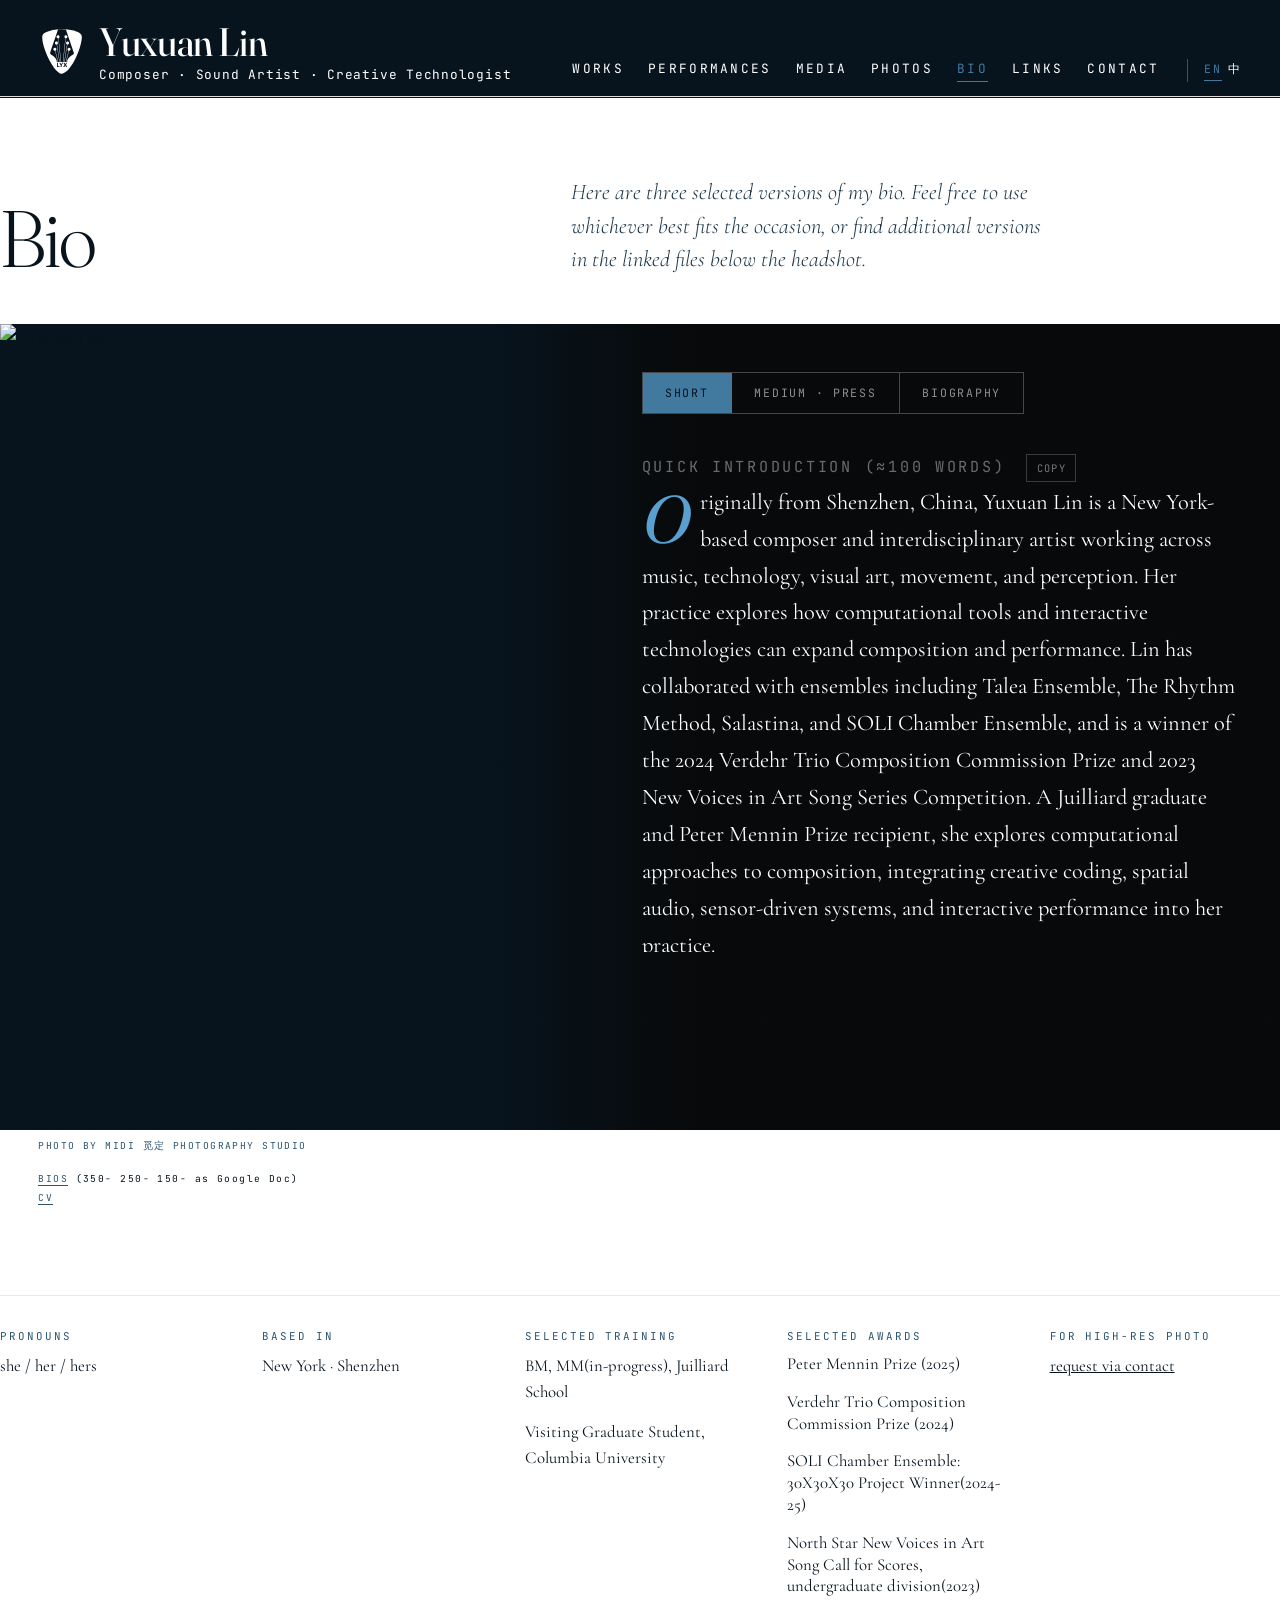
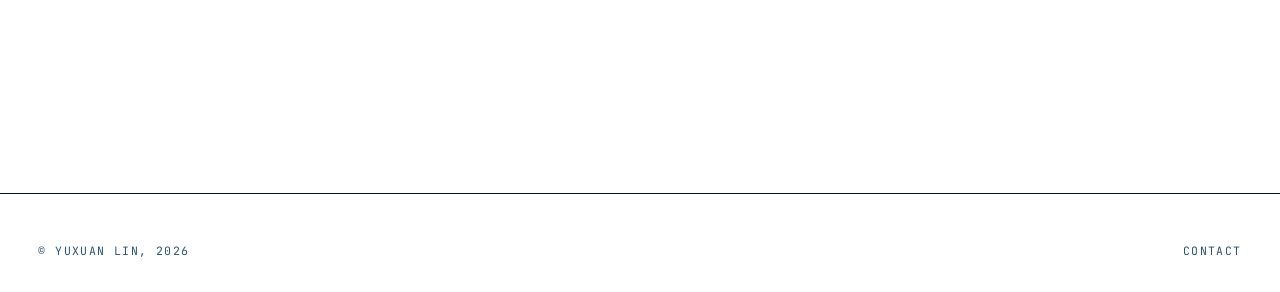
==== bio.html @ e048ff99 "Initial commit: Yuxuan Lin portfolio site Static HTML/CSS/JS site — works catalogue, performances ca" ====
<!DOCTYPE html>
<!-- REMINDER: If you edit this file directly, tell Claude afterward — related data files (works-data.js, i18n.js, etc.) may need updating to match. -->
<html lang="en">
<head>
  <meta charset="UTF-8" />
  <meta name="viewport" content="width=device-width, initial-scale=1.0" />
  <title>Bio — Yuxuan Lin</title>
  <link rel="icon" type="image/svg+xml" href="assets/logo.svg" />
  <!-- Structured data (schema.org/Person) — reinforces the one on
       index.html; having it on the About/Bio page too is standard
       practice for personal-name SEO. -->
  <script type="application/ld+json">
  {
    "@context": "https://schema.org",
    "@type": "Person",
    "name": "Yuxuan Lin",
    "url": "https://yuxuanlin.com/",
    "image": "https://yuxuanlin.com/assets/YuxuanLinHeadshot%20copy.JPG",
    "jobTitle": "Composer",
    "description": "Composer, sound artist, and creative technologist working at the intersection of music and AI.",
    "alumniOf": [
      { "@type": "CollegeOrUniversity", "name": "The Juilliard School" },
      { "@type": "CollegeOrUniversity", "name": "Columbia University" }
    ],
    "sameAs": [
      "https://www.instagram.com/yuxuanlin_1207/",
      "https://www.facebook.com/yuxuanlin1207/"
    ]
  }
  </script>

  <!-- SEO / SOCIAL SHARING — uses the real domain (yuxuanlin.com,
       purchased on Namecheap). This block mirrors the one on
       index.html; see that file for more detailed comments. -->
  <link rel="canonical" href="https://yuxuanlin.com/bio.html" />

  <meta property="og:type" content="website" />
  <meta property="og:title" content="Bio — Yuxuan Lin" />
  <meta property="og:description" content="Biography of Yuxuan Lin — composer, sound artist, and creative technologist." />
  <meta property="og:url" content="https://yuxuanlin.com/bio.html" />
  <meta property="og:image" content="https://yuxuanlin.com/assets/YuxuanLinHeadshot%20copy.JPG" />

  <meta name="twitter:card" content="summary_large_image" />
  <meta name="twitter:title" content="Bio — Yuxuan Lin" />
  <meta name="twitter:description" content="Biography of Yuxuan Lin — composer, sound artist, and creative technologist." />
  <meta name="twitter:image" content="https://yuxuanlin.com/assets/YuxuanLinHeadshot%20copy.JPG" />

  <link rel="stylesheet" href="styles.css" />
</head>
<body>

<!-- SITE HEADER — identical on every page. See index.html for full comments. -->
<header class="site-header">
  <div class="wrap header-inner">
    <a href="index.html" class="brand">
      <span class="brand-mark"><svg xmlns="http://www.w3.org/2000/svg" viewBox="1309 155 113 113" aria-hidden="true"><g transform="translate(-73.33)"><path fill="currentColor" d="M1489.47,170.08c-.55-8.5-19.67-14.25-21.2-14.16-21.87-5-52.14-5.8-73.47,5.75-2.26,1.43-6,4.64-6.6,8.41-2,18.34,13.1,57.74,29.71,80.6,11.15,15.43,19.16,16.27,20.92,16.25C1465.81,262,1492.55,189.13,1489.47,170.08Z"/><path fill="white" d="M1410.94,218.24c7,3.74,14.53,10.45,14.51,17.61a.94.94,0,0,0,.94.93h24.89a.93.93,0,0,0,.93-.93h0c0-7.16,7.52-13.87,14.51-17.61a5,5,0,0,0,2.34-6c-4.22-12.26-14.85-43.77-20.19-59.33a133.53,133.53,0,0,0-20-.2c-5.31,15.52-16,47-20.27,59.53A5,5,0,0,0,1410.94,218.24Z"/><path fill="currentColor" d="M1424.57,184.25c4.23-.06,5.34,6,1.45,7.51l7,45h-.89l-7-44.76C1419.68,192.66,1419.07,184.4,1424.57,184.25Z"/><path fill="currentColor" d="M1420.51,200.3c4.29-.05,5.34,6.14,1.37,7.55l7.15,28.93h-.9l-7.1-28.72C1415.58,208.59,1415.13,200.44,1420.51,200.3Z"/><path fill="currentColor" d="M1428.62,168.2c4.23-.06,5.34,6,1.46,7.5l6.54,61.08h-.92l-6.51-60.84C1423.73,176.59,1423.13,168.34,1428.62,168.2Z"/><path fill="currentColor" d="M1449,168.2c-4.23-.06-5.34,6-1.45,7.5L1441,236.78h.93l6.51-60.84C1453.93,176.59,1454.53,168.34,1449,168.2Z"/><path fill="currentColor" d="M1453.13,184.25c-4.23-.06-5.35,6-1.46,7.51l-7,45h.92l7-44.78C1458,192.66,1458.59,184.4,1453.13,184.25Z"/><path fill="currentColor" d="M1457.13,200.3c-4.28-.05-5.34,6.14-1.36,7.55l-7.16,28.93h1l7.09-28.72C1462.13,208.59,1462.58,200.44,1457.13,200.3Z"/><path fill="white" d="M1432.78,247.67c-.06.09.16,2.05-.15,2h-6.32a.15.15,0,0,1-.15-.14V238.72c-.11-.32,2.11-.08,2.2-.15a.15.15,0,0,1,.15.15h0c.14.14-.27,8.83.15,8.8C1428.71,247.59,1433,247.35,1432.78,247.67Z"/><path fill="white" d="M1435.51,245.21l-3.75-6.42a.15.15,0,0,1,.06-.2l.07,0a16.55,16.55,0,0,1,2.54.08l2.26,4.33h.1l2.34-4.33a.13.13,0,0,1,.12-.08h2.3a.13.13,0,0,1,.15.12.12.12,0,0,1,0,.1l-3.76,6.37c-.14.07.18,4.58-.17,4.46-.1-.06-2.32.16-2.22-.14C1435.51,249.4,1435.57,245.27,1435.51,245.21Z"/><path fill="white" d="M1445.42,243.93c.07-.13-3.46-5.41-2.84-5.36a16.33,16.33,0,0,1,2.52.08l2.06,3.87h.09l2.11-3.87a.16.16,0,0,1,.13-.08c.08.09,2.82-.23,2.49.22,0,.15-3.17,5-3,5.19l3.14,5.42c.34.45-2.52.14-2.58.22a.15.15,0,0,1-.13-.07l-2.16-4.07h-.12l-2.28,4.07a.14.14,0,0,1-.12.07h-2.38C1441.72,249.51,1445.63,244.23,1445.42,243.93Z"/></g></svg></span>
      <span class="brand-text">
        <span data-i18n="brand.name">Yuxuan&nbsp;Lin</span>
        <small data-i18n="brand.subtitle">Composer · Sound Artist · Creative Technologist</small>
      </span>
    </a>
    <button class="nav-toggle" aria-label="Toggle navigation">Menu</button>
    <nav class="primary" aria-label="Primary">
      <a href="works.html" data-i18n="nav.works">Works</a>
      <a href="performances.html" data-i18n="nav.performances">Performances</a>
      <a href="projects.html" data-i18n="nav.projects">Media</a>
      <a href="photos.html" data-i18n="nav.photos">Photos</a>
      <a href="bio.html" data-i18n="nav.bio">Bio</a>
      <a href="links.html" data-i18n="nav.links">Links</a>
      <a href="contact.html" data-i18n="nav.contact">Contact</a>
      <div class="lang-switch" role="group" aria-label="Language">
        <button class="lang-btn" data-lang="en">EN</button>
        <button class="lang-btn" data-lang="zh">中</button>
      </div>
    </nav>
  </div>
</header>


<main>

  <!-- PAGE INTRO — two-column header -->
  <section class="wrap page-intro" style="border-bottom:none;">
    <div>
      <h1 class="display" style="font-size:clamp(2.4rem,7vw,5rem);" data-i18n="bio.title">Bio</h1>
    </div>
    <p class="lead" data-i18n="bio.lead">
      Here are three selected versions of my bio. Feel free to use whichever
      best fits the occasion, or find additional versions in the linked
      files below the headshot.
    </p>
  </section>


  <!-- ────────────────────────────────────────────────────────
       BIO HERO — portrait photo as full background
       The photo fills this entire section behind the bio text.
       Three layers (all positioned absolutely or relatively):
         Layer 0 — .bio-hero-bg   → the photo
         Layer 1 — .bio-hero-overlay → dark tint so text is readable
         Layer 2 — .bio-hero-content → the bio text, on top

       HOW TO ADD YOUR PHOTO:
       1. Place your image file in the assets/ folder
          (portrait or near-square crops look best here —
           the section is tall enough to show the full body)
       2. Uncomment the <img> tag below and update the src path:
            <img src="assets/portrait.jpg" alt="Yuxuan Lin" />
       3. Update the caption line after the section
       4. To adjust which part of the photo shows, change object-position:
            style="object-position: top center;"   → top of image anchored
            style="object-position: 80% 80%;"      → fine-tune with %
       ──────────────────────────────────────────────────────── -->
  <section class="bio-hero">

    <!-- PHOTO BACKGROUND LAYER — sits behind everything -->
    <div class="bio-hero-bg">
      <img src="assets/IMG_0279 copy.jpg" alt="Yuxuan Lin" style="object-position: top center;" />
    </div>

    <!-- DARK OVERLAY — sits between photo and text for readability -->
    <div class="bio-hero-overlay"></div>

    <!-- BIO TEXT — sits on top of photo and overlay.
         .wrap provides the page gutters and max-width.
         .bio-hero-content inside it is pushed to the right
         with margin-left: auto in the CSS. -->
    <div class="wrap bio-hero-wrap">
    <div class="bio-hero-content">

      <!-- BIO VERSION SWITCHER
           Three buttons that show/hide different bio lengths.
           JavaScript reads data-version to match button to article. -->
      <div class="bio-switch" role="tablist">
        <button class="active" data-version="short" data-i18n="bio.switch.short">Short</button>
        <button data-version="medium" data-i18n="bio.switch.medium">Medium · Press</button>
        <button data-version="long" data-i18n="bio.switch.long">Biography</button>
      </div>

      <!-- SHORT BIO — one or two sentences, for quick introductions -->
      <article class="bio-version active" data-version="short">
        <div style="display:flex; align-items:baseline; flex-wrap:wrap; gap:0.5rem;">
          <h3 class="subtle" data-i18n="bio.version.short.label" style="font-family:var(--font-mono); font-weight:400; color:rgba(255,255,255,0.4);">Quick Introduction (≈100 words)</h3>
          <button class="copy-btn" data-i18n="bio.copy" data-target="#bio-short-text">Copy</button>
        </div>
        <div id="bio-short-text">
          <p style="font-size:1.4rem;">
            Originally from Shenzhen, China, Yuxuan Lin is a New York-based composer and interdisciplinary artist working 
            across music, technology, visual art, movement, and perception. Her practice explores how computational tools 
            and interactive technologies can expand composition and performance. Lin has collaborated with ensembles including 
            Talea Ensemble, The Rhythm Method, Salastina, and SOLI Chamber Ensemble, and is a winner of the 2024 Verdehr Trio 
            Composition Commission Prize and 2023 New Voices in Art Song Series Competition. A Juilliard graduate and Peter 
            Mennin Prize recipient, she explores computational approaches to composition, integrating creative coding, spatial 
            audio, sensor-driven systems, and interactive performance into her practice.

          </p>
        </div>
      </article><!-- end short -->

      <!-- MEDIUM BIO — ~140 words, for press kits and program notes -->
      <article class="bio-version" data-version="medium">
        <div style="display:flex; align-items:baseline; flex-wrap:wrap; gap:0.5rem;">
          <h3 class="subtle" data-i18n="bio.version.medium.label" style="font-family:var(--font-mono); font-weight:400; color:rgba(255,255,255,0.4); font-size:0.72rem;">For press kits & program notes (≈250 words)</h3>
          <button class="copy-btn" data-i18n="bio.copy" data-target="#bio-medium-text">Copy</button>
        </div>
        <div id="bio-medium-text">
          <p>
            Originally from Shenzhen, China, Yuxuan Lin is a New York-based composer and interdisciplinary artist whose work explores the intersections of music, technology, visual art, movement, and perception. Drawn to collaborative and cross-disciplinary creation, she is particularly interested in how computational tools and interactive technologies can expand conventional approaches to composition and performance.
          </p>
          <p>
            Lin has collaborated with ensembles and organizations including Talea Ensemble, The Rhythm Method, Salastina, SOLI Chamber Ensemble, Society for New Music, ASCAP, and OLEA ensemble. She is the winner of the 2024 Verdehr Trio Composition Commission Prize and the 2023 New Voices in Art Song Series Competition, with selections through many more calls for scores across the United States. Published by North Star Music LLC, her music has been performed across North America, Asia and Europe at venues including Alice Tully Hall, La Schola Cantorum, and Seocho Art Center.
          </p>
          <p>
            Technology is increasingly central to Lin’s artistic practice. Her recent work investigates creative coding, electronic and spatial audio, motion-responsive systems, and the translation of physical gesture into musical behavior. She has developed sensor-driven performance systems in Max, mapping performers’ movements to spatialization, dynamics, timbral transformation, and visual imagery. She also pursues independent study in computer science, programming, and creative computation.
          </p>
          <p>
            Lin received her Bachelor of Music in Composition from Juilliard School, where she was awarded the Peter Mennin Prize for outstanding achievement and leadership in music. She continues at Juilliard as a Master of Music candidate in Composition, studying with Melinda Wagner, Nina C. Young, David Ludwig, and Amy Beth Kirsten.
          </p>
        </div>
      </article><!-- end medium -->

      <!-- LONG BIO — ~450 words, artistic statement for residency applications -->
      <article class="bio-version" data-version="long">
        <div style="display:flex; align-items:baseline; flex-wrap:wrap; gap:0.5rem;">
          <h3 class="subtle" data-i18n="bio.version.long.label" style="font-family:var(--font-mono); font-weight:400; color:rgba(255,255,255,0.4);">full length (≈800 words)</h3>
          <button class="copy-btn" data-i18n="bio.copy" data-target="#bio-long-text">Copy</button>
        </div>
        <div id="bio-long-text">
          <p>
            Originally from Shenzhen, China, Yuxuan Lin (b. 2003) is a New York–based composer and interdisciplinary artist whose work explores the intersections of music, technology, visual art, movement, and neurological diversity. Drawn to collaborative and cross-disciplinary forms of creation, Lin is particularly interested in how computational tools and interactive technologies can expand musical thinking beyond conventional modes of composition and performance. Her artistic practice is informed in part by her distinctive way of perceiving space and distance, leading her to consider neurological diversity not as a limitation, but as a source of alternative artistic knowledge and creative possibility.
          </p>
          <p>
            Beginning with piano at age six, Lin’s musical journey soon expanded across traditions, from folk and classical guitar to the Chinese instruments erhu and hulusi. In her late teens, Lin began her formal composition studies with Reiko Füting, following in the footsteps of her grandfather, a self-taught composer whose work centered on Chinese folk music. Lin’s musical background across Western and Chinese instrumental traditions has since developed into a practice increasingly concerned with the relationships among sound, space, physical gesture, image, and technology.
          </p>
          <p>
            As a composer, Lin has collaborated with and had her music recognized by a wide range of contemporary music ensembles and organizations, including Talea Ensemble, The Rhythm Method, Salastina, SOLI Chamber Ensemble, Society for New Music, ASCAP, and OLEA ensemble, among others. Lin is the winner of the 2024 Verdehr Trio Composition Commission Prize and the 2023 New Voices in Art Song Series Competition, with her work also selected through numerous competitive calls for scores across the United States. Published by North Star Music LLC, Lin’s music has reached audiences across North America, Asia, and Europe, with performances at venues such as Alice Tully Hall in New York, La Schola Cantorum in Paris, Seocho Art Center in Seoul, the Tokyo to New York benefit concert, and beyond.
          </p>
          <p>
            Lin’s development as a composer has also been shaped by participation in programs and festivals including the European American Musical Alliance (EAMA), Yellow Barn Young Artists Program, Atlantic Music Festival, Bowdoin International Music Festival, Lake George Music Festival, New Music On The Point, and SPLICE Institute, where she further pursued her interests in electroacoustic music and technology. As a member of the Salastina Composer Collective, she worked with composer Derrick Skye. Across these programs and her broader musical training, Lin has had the opportunity to work with and learn from renowned composers including Tania Leon, Amy Williams, Andrew Norman, Kevin Puts, Derek Bermel, George Tsontakis, Alyssa Weinberg, Eric Nathan, Stephen Coxe, Ana Sokolović, Matthew Quayle, and many others.
          </p>
          <p>
            Lin's interest in interdisciplinary work extends beyond concert composition. As an avid composer for visual media, she has collaborated with filmmakers and has been partnered with student directors at the London Film School on multiple projects. Increasingly, however, technology has become not simply a medium through which she presents music, but an integral part of how she conceives of artistic structure itself. Her recent work investigates creative coding, electronic and spatial audio, motion-responsive performance systems, and the translation of physical gesture and perceptual information into musical behavior. She has developed sensor-driven performance systems in Max, mapping live performers’ movements to sound spatialization, dynamics, timbral transformation, and visual imagery. Her technological practice is accompanied by an ongoing investment in programming and computational thinking. Alongside her conservatory training, Lin has pursued independent study in computer science, with a focus on programming and creative computation, building creative coding environments for music and interactive media. Rather than approaching technology as separate from her identity as a composer, she is interested in the point at which artistic intuition and technical systems become inseparable, where an algorithm, sensor mapping, software environment, or spatial-audio architecture can itself become part of the compositional material. This continuing exploration has led her toward questions surrounding human-computer interaction, machine learning, interactive performance, audiovisual installation, and emerging forms of technologically mediated artistic expression.
          </p>
          <p>
            Underlying these interests is Lin's sustained fascination with perception. Her distinctive experience of perceiving space and depth has encouraged her to investigate how different perceptual realities might invoke different artistic structures and narratives. In interdisciplinary and multimedia projects, Lin has explored relationships among visual parallax, sonic depth, spatialized sound, and artificial constructions of perspective. At the current stage, Lin is interested in the broader question of how technology can help translate perceptual experiences into artistic forms through sound, movement, and interaction without reducing them to explanation.
          </p>
          <p>
            Lin received her Bachelor of Music in Composition from The Juilliard School, where she was awarded the Peter Mennin Prize for outstanding achievement and leadership in music, presented at commencement by David Serkin Ludwig, Dean and Director of the Music Division. She subsequently continued at Juilliard as a Master of Music candidate in Composition, studying with Melinda Wagner, Nina C. Young, David Ludwig, and Amy Beth Kirsten.
          </p>
        </div>
      </article><!-- end long -->

    </div><!-- end .bio-hero-content -->
    </div><!-- end .bio-hero-wrap -->

  </section><!-- end .bio-hero -->

  <!-- Photo credit — update with photographer name and year once a photo is added -->
  <p class="bio-hero-caption">photo by MIDI 觅定 Photography Studio</p>
  <p class="bio-hero-caption" style="padding-bottom:0.15rem;"><a href="https://docs.google.com/document/d/1AuUSSGFN9Sbpu79A5unael2sJKB0iurX8q5wVZBQ7nc/edit?usp=sharing" target="_blank" rel="noopener" style="border-bottom:1px solid currentColor;">Bios</a> <span style="text-transform:none; color:var(--ink);">(350- 250- 150- as Google Doc)</span></p>
  <p class="bio-hero-caption" style="padding-top:0.15rem;"><a href="https://drive.google.com/file/d/1-thJ5aOWopRG6iXmxDiD0lEsn9E2i1fn/view?usp=sharing" target="_blank" rel="noopener" style="border-bottom:1px solid currentColor;">CV</a></p>


  <!-- ────────────────────────────────────────────────────────
       QUICK-REFERENCE FACTS
       A separate section at the very bottom of the page,
       clearly distinct from the bio text above.
       <dt> = label (e.g. "Pronouns")
       <dd> = value (e.g. "she / her")
       ──────────────────────────────────────────────────────── -->
  <section class="wrap" style="padding: 2rem 0 4rem;">
    <dl class="bio-meta">
      <div>
        <dt data-i18n="bio.meta.pronouns">Pronouns</dt>
        <dd data-i18n="bio.meta.pronouns.value">she / her / hers</dd>
      </div>
      <div>
        <dt data-i18n="bio.meta.based">Based in</dt>
        <dd>New York · Shenzhen</dd>
      </div>
      <div class="training-group">
        <dt data-i18n="bio.meta.training">Selected training</dt>
        <dd>BM, MM(in-progress), Juilliard School</dd>
        <dd>Visiting Graduate Student, Columbia University</dd>
      </div>
      <div class="awards-group">
        <dt data-i18n="bio.meta.awards">Selected awards</dt>
        <dd>Peter Mennin Prize (2025)</dd>
        <dd>Verdehr Trio Composition Commission Prize (2024)</dd>
        <dd>SOLI Chamber Ensemble: 30X30X30 Project Winner(2024-25)</dd>
        <dd>North Star New Voices in Art Song Call for Scores, undergraduate division(2023)</dd>
      </div>
      <div>
        <dt data-i18n="bio.meta.photo">For high-res photo</dt>
        <dd><a href="contact.html" data-i18n="bio.meta.photo.link">request via contact</a></dd>
      </div>
    </dl>
  </section>

</main>


<!-- SITE FOOTER — identical on every page -->
<footer class="site-footer">
  <div class="wrap footer-inner">
    <div>© Yuxuan Lin, 2026</div>
    <div><a href="contact.html" data-i18n="footer.contact">Contact</a></div>
  </div>
</footer>

<script src="i18n.js"></script>
<script src="main.js"></script>
</body>
</html>
---- styles.css ----
/* ============================================================
   styles.css — Yuxuan Lin · Composer, Sound Artist, Creative Technologist
   Aesthetic: Steinway piano — lacquered black, ivory white, polished gold

   HOW THIS FILE IS ORGANIZED:
   1. Google Fonts import
   2. CSS Variables (the design tokens — change these to retheme the whole site)
   3. Reset (neutralizes browser default styles)
   4. Base body styles
   5. Layout container (.wrap)
   6. Header & navigation
   7. Hero section
   8. Generic page intro
   9. Footer
   10. Buttons
   11. Works list (catalogue rows + filter bar)
   12. Performances (calendar rows)
   13. Bio (version switcher + copy buttons + meta grid)
   14. Media (video grid)
   15. Contact form
   16. Portrait / photo frames
   17. Utility classes
   ============================================================ */


/* ─────────────────────────────────────────────────────────────
   1. GOOGLE FONTS
   Loads three typefaces from Google Fonts:
   · Fraunces     — display / heading font (editorial, high-contrast serif)
   · Cormorant Garamond — body serif (elegant, readable at small sizes)
   · JetBrains Mono — monospace (labels, metadata, code)
   The 'display=swap' parameter means text shows in a fallback
   font while the custom fonts download, preventing invisible text.
───────────────────────────────────────────────────────────── */
@import url('https://fonts.googleapis.com/css2?family=Cormorant+Garamond:ital,wght@0,300;0,400;0,500;0,600;1,300;1,400&family=Fraunces:ital,opsz,wght@0,9..144,300;0,9..144,400;0,9..144,500;0,9..144,700;1,9..144,300;1,9..144,400&family=JetBrains+Mono:wght@300;400;500&display=swap');


/* ─────────────────────────────────────────────────────────────
   2. CSS CUSTOM PROPERTIES (DESIGN TOKENS)
   :root is the document root — variables defined here are
   available everywhere in the file.

   To re-theme the entire site, change only these six color
   values and the three font names. Nothing else needs editing.

   Color naming convention:
   --paper      white — page background
   --ink        deep navy blue — absolute, total
   --accent     vivid blue — hardware, hinges, the brand nameplate
   --signal     bright sky blue — bright highlight for hover / active states
───────────────────────────────────────────────────────────── */
:root {
  /* ── Colour palette (user's Figma sky-blue ramp) ── */
  --paper:        #ffffff;   /* Pure white — page background */
  --paper-warm:   #ffffff;   /* Pure white — cards and panels, flush with the page background */
  --ink:          #07141E;   /* Darkest step — primary text, and the dark header background */
  --ink-soft:     #193345;   /* Very dark blue — secondary text on light backgrounds */
  --ink-faint:    #2D5570;   /* Dark-mid blue — labels, metadata, captions */
  --rule:         #07141E18; /* Barely-there divider lines */
  --accent:       #42799E;   /* Mid blue — the nameplate, hardware, active states */
  --accent-soft:  #42799E18; /* Faint blue wash — hover backgrounds */
  --signal:       #599FCF;   /* Bright mid-light blue — highlights inside dark panels */
  --grain-opacity: 0.0;    /* Subtle grain — adds surface texture, like lacquer close up */

  /* ── Typography ── */
  --font-display: 'Fraunces', 'Cormorant Garamond', serif;  /* Headings */
  --font-serif:   'Cormorant Garamond', Georgia, serif;      /* Body text */
  --font-mono:    'JetBrains Mono', ui-monospace, monospace; /* Labels / code */

  /* ── Layout ── */
  --max-w:   1320px; /* Maximum width of the content column */
  --gutter:  clamp(1.25rem, 3vw, 2.5rem);
  /* clamp(min, preferred, max) means:
     never less than 1.25rem (20px), scale with 3% of viewport width,
     never more than 2.5rem (40px) */
}


/* ─────────────────────────────────────────────────────────────
   3. RESET
   Browser default styles vary between Chrome, Firefox, Safari.
   This block normalises them to a predictable baseline.
───────────────────────────────────────────────────────────── */
/* box-sizing: border-box means padding and border are included
   inside an element's declared width/height (not added on top) */
*, *::before, *::after { box-sizing: border-box; }

/* Remove default margin and padding from html and body */
html, body { margin: 0; padding: 0; }

/* Images and SVGs display as blocks to avoid the mysterious
   gap that inline images get from descender space */
img, svg { display: block; max-width: 100%; }

/* Buttons inherit the page font instead of showing the
   browser's ugly default system font */
button { font: inherit; cursor: pointer; }

/* Links inherit text color and have no underline by default;
   we add underlines selectively where they're needed */
a { color: inherit; text-decoration: none; }


/* ─────────────────────────────────────────────────────────────
   4. BASE BODY STYLES
───────────────────────────────────────────────────────────── */
/* smooth-scroll: anchor links (#section) glide instead of jumping */
html { scroll-behavior: smooth; }

body {
  background: var(--paper);
  color: var(--ink);
  font-family: var(--font-serif);
  font-size: 20px;       /* Base font size — rem units scale from this */
  line-height: 1.55;     /* Comfortable vertical spacing between lines */
  -webkit-font-smoothing: antialiased; /* Crisper text on macOS/iOS */
  text-rendering: optimizeLegibility;  /* Enables kerning and ligatures */
  /* CSS OpenType features: ligatures (fi, fl), kerning, old-style numerals */
  font-feature-settings: 'liga', 'kern', 'onum';
  position: relative;    /* Needed so the ::before grain overlay is positioned relative to body */
  overflow-x: hidden;    /* Prevent horizontal scrollbar from layout overflow */
}

/* PAPER GRAIN TEXTURE
   A faint noise texture overlaid on every page to simulate
   the look of textured paper. It's a tiny SVG filter rendered
   as a data URI (the svg is embedded directly in the CSS).
   pointer-events: none makes it invisible to mouse clicks.
   z-index: 1000 keeps it on top of everything visually,
   but mix-blend-mode: multiply means dark pixels blend with
   whatever's underneath rather than covering it. */
body::before {
  content: '';           /* ::before requires content to render */
  position: fixed;       /* Stays in place even when you scroll */
  inset: 0;              /* Shorthand for top:0 right:0 bottom:0 left:0 */
  pointer-events: none;  /* Can't be clicked */
  z-index: 1000;         /* Renders above all page content */
  opacity: var(--grain-opacity); /* Uses the variable defined in :root */
  background-image: url("data:image/svg+xml;utf8,<svg viewBox='0 0 200 200' xmlns='http://www.w3.org/2000/svg'><filter id='n'><feTurbulence type='fractalNoise' baseFrequency='0.9' numOctaves='2' stitchTiles='stitch'/></filter><rect width='100%25' height='100%25' filter='url(%23n)'/></svg>");
  mix-blend-mode: multiply; /* Dark grain pixels multiply with page colors */
}


/* ─────────────────────────────────────────────────────────────
   5. LAYOUT CONTAINER
   .wrap is applied to sections that should be centred and
   constrained to --max-w. Think of it as the page gutter.
───────────────────────────────────────────────────────────── */
.wrap {
  max-width: var(--max-w);
  margin: 0 auto;           /* Center horizontally */
  padding: 0 var(--gutter); /* Left/right breathing room */
}


/* ============================================================
   6. HEADER
   The sticky header sits at the top of the viewport as you
   scroll. It contains the logo/brand and the navigation links.
============================================================ */
.site-header {
  border-bottom: 1px solid var(--rule);
  padding: 1.4rem 0 1.2rem;
  position: sticky; /* Sticks to the top of the scroll window */
  top: 0;
  background: var(--ink);
  z-index: 100;     /* Floats above all page content */
  /* backdrop-filter: blur creates a frosted-glass effect on
     browsers that support it, so content scrolling behind
     the header looks slightly blurred */
  backdrop-filter: blur(6px);
}

/* A solid rule drawn at the very bottom of the header
   using the ::after pseudo-element (a second decorative line
   below the main border) */
.site-header::after {
  content: '';
  display: block;
  height: 1px;
  background: var(--paper);
  /* Negative margin extends the line full-width beyond the .wrap padding */
  margin: 0.9rem calc(-1 * var(--gutter)) -1.2rem;
  opacity: 0.85;
}

/* Flex row: brand on the left, nav on the right, baseline-aligned */
.header-inner {
  display: flex;
  align-items: flex-end;
  justify-content: space-between;
  gap: 2rem;
}

/* BRAND / LOGO — the name and subtitle in the top-left */
.brand {
  font-family: var(--font-display);
  font-weight: 450;
  font-size: clamp(1.95rem, 3.1vw, 2.5rem);
  letter-spacing: -0.01em;
  line-height: 1;
  font-variation-settings: 'opsz' 144;
  display: flex;
  align-items: center;
  gap: 0.85rem;
}
/* Logo mark — no background, just the SVG logo */
.brand-mark {
  display: inline-flex;
  align-items: center;
  justify-content: center;
  flex-shrink: 0;
  width: 2.95rem;
  height: 2.95rem;
  color: var(--paper);
  padding: 0.1rem;
  transition: color 0.3s;
}
.brand-mark svg {
  display: block;
  width: 110%;
  height: 110%;
}
/* The logo SVG is two-tone: the outer shape uses currentColor
   (controlled by .brand-mark's color above), and the inner
   detail paths are hardcoded fill="white" in the markup. On the
   dark header, the outer shape is now light, so the inner
   details need to flip to dark to stay visible against it. */
.brand-mark svg path[fill="white"] {
  fill: var(--ink);
}
.brand:hover .brand-mark {
  color: var(--accent);
}
/* Wraps the name + subtitle text */
.brand-text {
  display: flex;
  flex-direction: column;
  color: var(--paper);
  transition: color 0.3s;
}
.brand:hover .brand-text {
  color: var(--accent);
}
/* The subtitle beneath the name */
.brand small {
  display: block;
  font-family: var(--font-mono);
  font-size: 0.8rem;
  font-weight: 400;
  letter-spacing: 0.06em;
  color: var(--paper);
  margin-top: 0.45rem;
}

/* PRIMARY NAVIGATION — the row of page links */
nav.primary {
  font-family: var(--font-mono);
  font-size: 0.80rem;
  letter-spacing: 0.18em;
  text-transform: uppercase;
  display: flex;
  gap: 1.5rem;
  flex-wrap: wrap; /* Links wrap to a second line on small screens */
}
nav.primary a {
  position: relative;  /* Needed so ::after (the underline) can position itself */
  padding-bottom: 0.2rem;
  color: var(--paper);
  transition: color 0.25s; /* Smooth color change on hover */
}
/* Animated underline: starts as a zero-width line (right: 100%)
   and expands to full width (right: 0) on hover */
nav.primary a::after {
  content: '';
  position: absolute;
  left: 0; right: 100%; /* Start: invisible (0 width) */
  bottom: 0;
  height: 1px;
  background: var(--accent);
  /* cubic-bezier easing gives the underline a snappy reveal */
  transition: right 0.35s cubic-bezier(0.7,0,0.2,1);
}
nav.primary a:hover { color: var(--accent); }
nav.primary a:hover::after { right: 0; } /* Full width on hover */

/* .active is added by JavaScript to the link matching the current page */
nav.primary a.active { color: var(--accent); }
nav.primary a.active::after { right: 0; }

/* LANGUAGE SWITCHER */
.lang-switch {
  display: flex;
  align-items: center;
  gap: 0.35rem;
  padding-left: 1rem;
  border-left: 1px solid rgba(255,255,255,0.25);
  margin-left: 0.2rem;
}
.lang-btn {
  background: none;
  border: none;
  font-family: var(--font-mono);
  font-size: 0.72rem;
  letter-spacing: 0.18em;
  text-transform: uppercase;
  color: var(--paper);
  cursor: pointer;
  padding: 0 0 0.2rem;
  position: relative;
  transition: color 0.25s;
}
.lang-btn::after {
  content: '';
  position: absolute;
  left: 0; right: 100%;
  bottom: 0;
  height: 1px;
  background: var(--accent);
  transition: right 0.35s cubic-bezier(0.7,0,0.2,1);
}
.lang-btn.active { color: var(--accent); }
.lang-btn.active::after { right: 0; }
.lang-btn:hover { color: var(--accent); }
.lang-btn:hover::after { right: 0; }

/* HAMBURGER BUTTON — only visible on mobile (shown via @media below) */
.nav-toggle {
  display: none;  /* Hidden by default; shown on small screens */
  background: none;
  border: 1px solid var(--paper);
  color: var(--paper);
  padding: 0.4rem 0.7rem;
  font-family: var(--font-mono);
  font-size: 0.7rem;
  letter-spacing: 0.15em;
  text-transform: uppercase;
}

/* MOBILE NAVIGATION — applies when the viewport is 780px or narrower */
@media (max-width: 780px) {
  .header-inner { align-items: center; } /* Center-align since nav is hidden */
  .nav-toggle { display: inline-block; } /* Show the "Menu" button */

  /* The nav becomes an absolute dropdown that appears below the header */
  nav.primary {
    position: absolute; /* Positioned relative to .site-header */
    top: 100%;          /* Appear directly below the header */
    right: var(--gutter);
    background: var(--paper-warm);
    border: 1px solid var(--ink);
    flex-direction: column; /* Stack links vertically */
    gap: 0.9rem;
    padding: 1.2rem 1.4rem;
    display: none; /* Hidden until "Menu" is clicked */
  }
  /* The dropdown panel keeps its original light background, so its
     links stay dark/readable here even though nav links are white
     up in the dark header bar itself */
  nav.primary a { color: var(--ink-soft); }
  nav.primary a:hover, nav.primary a.active { color: var(--accent); }
  /* JavaScript adds .open to show the nav */
  nav.primary.open { display: flex; }
}


/* ============================================================
   7. HERO SECTION
   The large introductory block on the homepage (index.html).
   Contains the big headline, lead paragraph, and CTA buttons.
============================================================ */
/* ── HOMEPAGE HERO — split layout ───────────────────────────
   Two-column grid: portrait photo on the LEFT, text on the RIGHT.
   Fills most of the viewport height so the photo is impactful.
   On mobile (≤760px) stacks vertically: photo on top, text below. */
.hero-split {
  display: grid;
  grid-template-columns: 1fr 1fr;
  min-height: 92vh;
}

/* Left column — the photo fills it completely */
.hero-photo {
  position: relative;
  overflow: hidden;
  background: var(--ink);
}
.hero-photo img {
  position: absolute;
  inset: 0;
  width: 100%;
  height: 100%;
  object-fit: cover;
  object-position: center top;
}


/* Right column — text, vertically centered, with comfortable padding */
.hero-text {
  display: flex;
  flex-direction: column;
  justify-content: center;
  padding: clamp(3rem, 6vw, 6rem) clamp(2rem, 5vw, 5rem);
  background: var(--paper);
  position: relative; /* Needed so .waveform can be absolutely positioned */
}

/* Mobile — stack photo above text */
@media (max-width: 760px) {
  .hero-split              { grid-template-columns: 1fr; min-height: auto; }
  .hero-photo              { height: 70vw; min-height: 280px; }
  .hero-text               { padding: 2.5rem var(--gutter); }
}

/* Legacy .hero class — kept in case it's referenced elsewhere */
.hero {
  padding: clamp(3rem, 8vw, 7rem) 0 clamp(2rem, 5vw, 4rem);
  position: relative;
}

/* EYEBROW — the small "№ 01 — Index" label above the headline */
.eyebrow {
  font-family: var(--font-mono);
  font-size: 0.7rem;
  letter-spacing: 0.28em;
  text-transform: uppercase;
  color: var(--ink-faint);
  display: flex;
  align-items: center;
  gap: 0.8rem;
  margin-bottom: 1.4rem;
}
/* A short horizontal rule before the eyebrow text */
.eyebrow::before {
  content: '';
  width: 32px;
  height: 1px;
  background: var(--ink);
}

/* DISPLAY HEADING (h1) — the large homepage headline */
h1.display {
  font-family: var(--font-display);
  font-weight: 300;
  font-size: clamp(2.6rem, 8vw, 6.4rem); /* Scales dramatically with viewport */
  line-height: 0.95;   /* Tight leading for display text */
  letter-spacing: -0.025em; /* Slight tightening on large headlines */
  margin: 0;
  font-variation-settings: 'opsz' 144, 'SOFT' 30;
}
/* Italic crimson <em> text within the h1 */
h1.display em {
  font-style: italic;
  font-weight: 300;
  color: var(--accent);
  font-variation-settings: 'opsz' 144, 'SOFT' 100;
}

/* SECTION HEADING (h2) — used on content sections across all pages */
h2.section {
  font-family: var(--font-display);
  font-weight: 400;
  font-size: clamp(1.8rem, 4vw, 2.8rem);
  letter-spacing: -0.015em;
  line-height: 1.05;
  margin: 0 0 2rem;
  font-variation-settings: 'opsz' 144;
}
h2.section em { font-style: italic; color: var(--accent); }

/* h3 — card titles, sidebar labels */
h3 {
  font-family: var(--font-display);
  font-weight: 500;
  font-size: 1.45rem;
  line-height: 1.15;
  letter-spacing: -0.01em;
  margin: 0 0 0.5rem;
}

/* LEAD PARAGRAPH — the italic intro sentence beneath the headline */
.lead {
  font-size: clamp(1.15rem, 1.8vw, 1.4rem);
  line-height: 1.5;
  max-width: 38ch; /* ch = width of the "0" character — limits line length */
  color: var(--ink-soft);
  font-style: italic;
  font-weight: 300;
}

p { margin: 0 0 1rem; }

/* WAVEFORM SVG — the faint audio-waveform line at the bottom of the hero.
   It's decorative only (aria-hidden="true" hides it from screen readers).
   position: absolute sits it inside .hero (which has position: relative) */
.waveform {
  position: absolute;
  left: 0; right: 0;
  bottom: 1.5rem;
  height: 60px;
  opacity: 0.32;
  pointer-events: none; /* Can't be accidentally clicked */
}
.waveform svg { width: 100%; height: 100%; }
.waveform path {
  stroke: var(--ink);
  stroke-width: 0.6;
  fill: none; /* The path is a line, not a shape — no fill */
}


/* ============================================================
   8. GENERIC PAGE INTRO
   The two-column header block at the top of every interior page
   (Works, Performances, Bio, etc.). Left column = title,
   right column = lead paragraph.
============================================================ */
.page-intro {
  padding: clamp(2.4rem, 6vw, 5rem) 0 clamp(2rem, 4vw, 3rem);
  border-bottom: 1px solid var(--rule);
  display: grid;
  grid-template-columns: 1fr 1.4fr; /* Left column slightly narrower */
  gap: clamp(2rem, 5vw, 5rem);
  align-items: end; /* Align to the bottom of the grid cells */
}
.page-intro .lead { margin: 0; max-width: 48ch; }

/* Stack columns vertically on narrow screens */
@media (max-width: 780px) {
  .page-intro { grid-template-columns: 1fr; gap: 1.5rem; }
}


/* ============================================================
   9. FOOTER
   The three-column footer row at the bottom of every page.
   Uses flexbox so the three items spread across the width.
============================================================ */
.site-footer {
  margin-top: 6rem;
  padding: 3rem 0 2rem;
  border-top: 1px solid var(--ink);
  font-family: var(--font-mono);
  font-size: 0.72rem;
  letter-spacing: 0.12em;
  text-transform: uppercase;
  color: var(--ink-faint);
}
.footer-inner {
  display: flex;
  justify-content: space-between; /* Spread children to opposite edges */
  flex-wrap: wrap;  /* Stack on very narrow screens */
  gap: 1rem;
}
.site-footer a:hover { color: var(--accent); }


/* ============================================================
   10. BUTTONS
   Two variants: solid (.btn) and ghost outline (.btn.ghost).
   Both use the mono font for a technical / label look.
============================================================ */
.btn {
  display: inline-flex;
  align-items: center;
  gap: 0.6rem;
  padding: 0.85rem 1.4rem;
  font-family: var(--font-mono);
  font-size: 0.72rem;
  letter-spacing: 0.18em;
  text-transform: uppercase;
  background: var(--ink);   /* Solid black fill */
  color: var(--paper);      /* White text */
  border: 1px solid var(--ink);
  transition: background 0.25s, color 0.25s; /* Smooth color change on hover */
}
.btn:hover { background: var(--accent); border-color: var(--accent); }

/* Ghost variant: transparent background, dark border */
.btn.ghost { background: transparent; color: var(--ink); }
.btn.ghost:hover { background: var(--ink); color: var(--paper); }

/* The arrow "→" inside buttons slides right on hover */
.btn .arrow { transition: transform 0.3s; }
.btn:hover .arrow { transform: translateX(4px); }


/* ============================================================
   11. WORKS LIST — compositions catalogue
   A table-like layout built with CSS Grid.
   Each .work-row is a five-column grid:
   Year | Title | Description | Instrumentation | Duration
============================================================ */
.works-list {
  border-top: 1px solid var(--ink);
}

.work-row {
  display: grid;
  grid-template-columns: 90px 1fr 1.2fr 80px;
  gap: 1.5rem;
  align-items: baseline;
  padding: 1.6rem 0;
  border-bottom: 1px solid var(--rule);
  cursor: pointer;
  transition: padding 0.3s, background 0.3s;
  text-decoration: none;
  color: inherit;
}
.work-row:hover {
  padding-left: 1rem;
  background: linear-gradient(90deg, var(--accent-soft), transparent 60%);
}
/* No video and no score available — the row isn't a link, so it
   shouldn't look or behave like one */
.work-row.no-link {
  cursor: default;
}
.work-row.no-link:hover {
  padding-left: 0;
  background: none;
}
.work-row.no-link:hover .work-title { color: inherit; }
.work-row:hover .work-title { color: var(--accent); }

.work-year {
  font-family: var(--font-mono);
  font-size: 0.78rem;
  color: var(--ink-faint);
  letter-spacing: 0.05em;
}
.work-title {
  font-family: var(--font-display);
  font-weight: 400;
  font-size: 1.5rem;
  line-height: 1.1;
  letter-spacing: -0.015em;
  transition: color 0.25s;
}
.work-meta {
  font-size: 1.05rem;
  color: var(--ink-soft);
  line-height: 1.4;
}
.work-duration {
  font-family: var(--font-mono);
  font-size: 0.78rem;
  color: var(--ink-faint);
  text-align: right;
}

@media (max-width: 880px) {
  .work-row { grid-template-columns: 60px 1fr 70px; gap: 1rem; }
  .work-meta { grid-column: 2; }
}

/* ── WORK DETAIL PAGE ────────────────────────────────────────
   Layout for the individual work page (work.html).
   Single column, top to bottom: basic info (metadata + program
   note), performances, video, score preview — video and score
   are both full-width so they read at the same visual size.
─────────────────────────────────────────────────────────── */
.work-basic-info {
  padding: 3rem 0 1.5rem;
}

/* Program note text */
.work-program-note h2,
.work-performances h2,
.work-video-section h2,
.work-score-preview h2 {
  font-family: var(--font-mono);
  font-size: 0.68rem;
  letter-spacing: 0.22em;
  text-transform: uppercase;
  color: var(--ink-faint);
  margin: 0 0 1.2rem;
  font-weight: 400;
}
.work-program-note p { font-size: 1.05rem; line-height: 1.7; }

/* Video section */
.work-video-section { padding: 1rem 0 3rem; }
.work-video-wrap {
  position: relative;
  aspect-ratio: 16 / 9;
  background: var(--ink);
  overflow: hidden;
}
.work-video-wrap iframe {
  position: absolute;
  inset: 0;
  width: 100%;
  height: 100%;
  border: none;
}
.work-video-placeholder {
  position: absolute;
  inset: 0;
  display: flex;
  align-items: center;
  justify-content: center;
  font-family: var(--font-mono);
  font-size: 0.65rem;
  letter-spacing: 0.2em;
  text-transform: uppercase;
  color: rgba(255,255,255,0.2);
}
/* Caption overlay in the bottom-left corner of a video — used for
   crediting a specific recording (e.g. a benefit-concert program
   listing) rather than the work itself */
.work-video-caption {
  position: absolute;
  left: 0;
  bottom: 0;
  z-index: 2;
  max-width: 70%;
  padding: 0.7rem 0.9rem;
  background: rgba(8, 8, 8, 0.6);
  color: rgba(255,255,255,0.92);
  font-family: var(--font-mono);
  font-size: 0.68rem;
  line-height: 1.6;
  pointer-events: none; /* Doesn't block clicks on the video player beneath it */
}

/* Performances list */
.work-performances { padding: 3rem 0; border-top: 1px solid var(--rule); }
.perf-row {
  display: grid;
  grid-template-columns: 120px 1fr 1fr;
  gap: 1.5rem;
  align-items: baseline;
  padding: 1rem 0;
  border-bottom: 1px solid var(--rule);
  font-size: 1rem;
}
.perf-date {
  font-family: var(--font-mono);
  font-size: 0.72rem;
  color: var(--ink-faint);
  letter-spacing: 0.08em;
}
@media (max-width: 600px) {
  .perf-row { grid-template-columns: 1fr; gap: 0.3rem; }
}

/* Score preview strip */
.work-score-preview { padding: 3rem 0 5rem; }
/* Issuu embed — full-width, tall enough to read comfortably */
.issuu-wrap {
  position: relative;
  width: 100%;
  height: 600px;
  border: 1px solid var(--rule);
  background: var(--paper-warm);
  overflow: hidden;
}
.issuu-wrap iframe {
  position: absolute;
  inset: 0;
  width: 100%;
  height: 100%;
  border: none;
}
@media (max-width: 600px) { .issuu-wrap { height: 420px; } }

/* FILTER BAR — the row of category buttons above the works list */
.filter-bar {
  display: flex;
  flex-wrap: wrap;
  gap: 0.6rem;
  margin: 0 0 2rem;
  padding-bottom: 1.5rem;
  border-bottom: 1px solid var(--rule);
}
.filter-bar button {
  background: transparent;
  border: 1px solid var(--ink);
  padding: 0.45rem 0.95rem;
  font-family: var(--font-mono);
  font-size: 0.7rem;
  letter-spacing: 0.15em;
  text-transform: uppercase;
  color: var(--ink);
  transition: background 0.2s, color 0.2s;
}
.filter-bar button:hover { background: var(--ink); color: var(--paper); }
/* .active is added by JavaScript to the currently selected filter */
.filter-bar button.active { background: var(--accent); border-color: var(--accent); color: var(--paper); }


/* ============================================================
   12. PERFORMANCES
   Calendar-style rows for upcoming and past concerts.
   Each row: Date | Venue | Program | Tag
============================================================ */
.perf-section { padding: clamp(2rem, 5vw, 4rem) 0; }

/* Section heading with a hairline rule extending to the right */
.perf-section h2 { display: flex; align-items: baseline; gap: 1rem; }
.perf-section h2::after {
  content: '';
  flex: 1; /* Takes up all remaining space, pushing the line to the right edge */
  height: 1px;
  background: var(--rule);
  align-self: center;
}

/* Four-column row: Date | Venue | Program | Tag */
.perf-row {
  display: grid;
  grid-template-columns: 130px 1fr 1.3fr 100px;
  gap: 1.5rem;
  align-items: start;
  padding: 1.4rem 0;
  border-bottom: 1px solid var(--rule);
  transition: padding 0.3s;
}
.perf-row:hover { padding-left: 0.8rem; }

/* Date column — month/day/year stacked vertically */
.perf-row .date {
  font-family: var(--font-mono);
  font-size: 0.78rem;
  letter-spacing: 0.08em;
  color: var(--ink);
  line-height: 1.4;
}
/* The large day number */
.perf-row .date .day {
  font-size: 1.6rem;
  display: block;
  font-family: var(--font-display);
  letter-spacing: -0.02em;
  color: var(--ink);
  margin-top: 0.2rem;
}
/* Upcoming performances: day shown in crimson */
.perf-row.upcoming .day { color: var(--accent); }

/* Venue name and city */
.perf-row .venue { font-family: var(--font-display); font-size: 1.25rem; line-height: 1.2; }
.perf-row .venue small {
  display: block;
  font-family: var(--font-mono);
  font-size: 0.7rem;
  letter-spacing: 0.12em;
  text-transform: uppercase;
  color: var(--ink-faint);
  margin-top: 0.3rem;
  font-style: italic;
}

/* Program description — what's being performed */
.perf-row .program { font-size: 0.95rem; color: var(--ink-soft); }
.perf-row .program em { font-size: 1.3rem; color: var(--ink); } /* Work titles in full ink, sized up */

/* Category tag: "Premiere", "Tickets", "Past", etc. */
.perf-row .tag {
  font-family: var(--font-mono);
  font-size: 0.65rem;
  letter-spacing: 0.15em;
  text-transform: uppercase;
  padding: 0.3rem 0.6rem;
  border: 1px solid var(--ink);
  align-self: start; /* Don't stretch to fill the row height */
  text-align: center;
}
/* Upcoming: filled crimson tag */
.perf-row.upcoming .tag { background: var(--accent); border-color: var(--accent); color: var(--paper); }

/* Narrow screen: two-column layout (Date | everything else) */
@media (max-width: 880px) {
  .perf-row { grid-template-columns: 90px 1fr; }
  /* Program and tag wrap below the venue in column 2 */
  .perf-row .program, .perf-row .tag { grid-column: 2; }
}


/* ============================================================
   13. BIO PAGE
   Three-tab switcher (Short / Medium / Long) and a metadata grid.
============================================================ */
/* The button-group switcher: a row of buttons sharing a border */
.bio-switch {
  display: inline-flex;
  border: 1px solid var(--ink);
  margin-bottom: 2.5rem;
}
.bio-switch button {
  background: transparent;
  border: none;
  padding: 0.7rem 1.4rem;
  font-family: var(--font-mono);
  font-size: 0.72rem;
  letter-spacing: 0.15em;
  text-transform: uppercase;
  color: var(--ink);
  border-right: 1px solid var(--ink); /* Divider between buttons */
}
.bio-switch button:last-child { border-right: none; } /* No divider after last */
/* Active tab: filled black */
.bio-switch button.active { background: var(--ink); color: var(--paper); }

/* Bio article blocks — hidden by default, shown by JavaScript */
.bio-version { display: none; max-width: 68ch; }
.bio-version.active { display: block; } /* JavaScript adds .active */

.bio-version p {
  font-size: 1.15rem;
  line-height: 1.65;
  margin-bottom: 1.2rem;
}
/* DROP CAP — the large decorative first letter on the bio paragraphs.
   float: left pulls the letter out of flow; the text wraps around it. */
.bio-version p:first-of-type::first-letter {
  font-family: var(--font-display);
  font-size: 4.2rem;
  font-style: italic;
  font-weight: 400;
  float: left;
  line-height: 0.85;
  padding: 0.4rem 0.6rem 0 0;
  color: var(--accent);
}

/* BIO METADATA GRID — pronouns, location, training, awards, etc.
   auto-fit + minmax means columns are created as space allows,
   each at least 220px wide */
.bio-meta {
  margin-top: 3rem;
  padding-top: 2rem;
  border-top: 1px solid var(--rule);
  display: grid;
  grid-template-columns: repeat(auto-fit, minmax(220px, 1fr));
  gap: 2rem;
}
/* <dt> = definition term (the label) */
.bio-meta dt {
  font-family: var(--font-mono);
  font-size: 0.68rem;
  letter-spacing: 0.18em;
  text-transform: uppercase;
  color: var(--ink-faint);
  margin-bottom: 0.5rem;
}
/* <dd> = definition description (the value) */
.bio-meta dd {
  margin: 0 0 0.4rem;
  font-family: var(--font-serif);
  font-size: 1.05rem;
}

.bio-meta dd a {
  text-decoration: underline;
}
.bio-meta dd a:hover {
  color: var(--accent);
}

.bio-meta .awards-group dd {
  margin-bottom: 1rem;
  line-height: 1.3;
}

.bio-meta .training-group dd {
  margin-bottom: 0.9rem;
}

/* "Copy" button beside each bio heading */
.copy-btn {
  margin-left: 0.8rem;
  font-family: var(--font-mono);
  font-size: 0.65rem;
  letter-spacing: 0.12em;
  text-transform: uppercase;
  background: transparent;
  border: 1px solid var(--ink-faint);
  padding: 0.3rem 0.6rem;
  color: var(--ink-faint);
  transition: all 0.2s;
}
.copy-btn:hover { color: var(--accent); border-color: var(--accent); }


/* ============================================================
   14. MEDIA GRID — video embeds on the Media page
   A responsive grid of 16:9 video boxes. Two columns on wide
   screens, one column (stacked) below 780px.

   HOW TO ADD A VIDEO
   Copy any <div class="media-video"> block in projects.html (this
   page kept its original filename), paste it above the "ADD NEW
   VIDEOS" comment, and replace the iframe src with a YouTube embed
   URL (https://www.youtube.com/embed/ID) — not the youtu.be link.
============================================================ */
.media-grid {
  display: grid;
  grid-template-columns: 1fr 1fr;
  gap: 1.5rem;
  margin-top: 2rem;
}
@media (max-width: 780px) {
  .media-grid { grid-template-columns: 1fr; }
}
.media-video {
  position: relative;
  aspect-ratio: 16 / 9;
  background: var(--ink);
  overflow: hidden;
}
.media-video iframe {
  position: absolute;
  inset: 0;
  width: 100%;
  height: 100%;
  border: none;
}
/* Photo boxes — same footprint as .media-video, but for a plain
   <img> instead of a video iframe */
.media-photo {
  position: relative;
  aspect-ratio: 2 / 3; /* Portrait, matching the source photos — not the 16:9 videos above */
  background: var(--paper-warm);
  overflow: hidden;
}
.media-photo img {
  position: absolute;
  inset: 0;
  width: 100%;
  height: 100%;
  object-fit: cover; /* Fills the box, cropping rather than squishing */
}

/* Photo page grid (photos.html) — three columns instead of the
   Media page's two, and a wider gap, so each photo sits smaller
   and further apart. Individual boxes still use .media-photo. */
.photo-grid {
  display: grid;
  grid-template-columns: repeat(3, 1fr);
  gap: 3rem;
  margin-top: 2rem;
}
@media (max-width: 980px) {
  .photo-grid { grid-template-columns: repeat(2, 1fr); gap: 2rem; }
}
@media (max-width: 560px) {
  .photo-grid { grid-template-columns: 1fr; }
}


/* ============================================================
   15. CONTACT FORM
   Two-column layout: info on the left, form on the right.
============================================================ */
.contact-grid {
  display: grid;
  grid-template-columns: 1fr 1.3fr;
  gap: clamp(2rem, 5vw, 5rem);
  margin-top: 2rem;
}
/* Stack on narrow screens */
@media (max-width: 880px) { .contact-grid { grid-template-columns: 1fr; } }

/* Definition list used for contact info (Email, Social, etc.) */
.contact-info dt {
  font-family: var(--font-mono);
  font-size: 0.68rem;
  letter-spacing: 0.18em;
  text-transform: uppercase;
  color: var(--ink-faint);
  margin-top: 1.4rem;
  margin-bottom: 0.3rem;
}
.contact-info dt:first-child { margin-top: 0; }
.contact-info dd {
  margin: 0;
  font-family: var(--font-display);
  font-style: italic;
  font-size: 1.4rem;
  line-height: 1.3;
}
.contact-info dd a { border-bottom: 1px solid var(--rule); transition: border-color 0.2s; }
.contact-info dd a:hover { color: var(--accent); border-color: var(--accent); }

/* Form layout: each field is a label + input stacked vertically */
form.contact-form { display: flex; flex-direction: column; gap: 1.3rem; }
.field { display: flex; flex-direction: column; gap: 0.4rem; }
.field label {
  font-family: var(--font-mono);
  font-size: 0.68rem;
  letter-spacing: 0.18em;
  text-transform: uppercase;
  color: var(--ink-faint);
}
/* Inputs use only a bottom border for a minimal look */
.field input,
.field textarea,
.field select {
  background: transparent;
  border: none;
  border-bottom: 1px solid var(--ink);
  padding: 0.5rem 0;
  font-family: var(--font-serif);
  font-size: 1.15rem;
  color: var(--ink);
  transition: border-color 0.2s;
}
/* On focus: border changes to crimson, outline removed */
.field input:focus,
.field textarea:focus,
.field select:focus { outline: none; border-color: var(--accent); }
.field textarea { resize: vertical; min-height: 130px; } /* Can resize vertically only */

/* Status message shown after submission (success or error) */
.form-status {
  font-family: var(--font-mono);
  font-size: 0.78rem;
  color: var(--accent);
  letter-spacing: 0.1em;
}


/* ============================================================
   16. PORTRAIT / PHOTO FRAMES
   Reusable bordered frames for composer photos.
   Used on the homepage, bio page, and contact page.

   HOW TO ADD A PHOTO:
   Find the matching HTML comment that says "ADD PHOTO HERE",
   then add this line inside the .portrait-frame element:
     <img src="assets/your-photo.jpg" alt="Yuxuan Lin" />

   The frame shows a striped placeholder until a real image is added.
   object-fit: cover means the image fills the frame perfectly —
   it crops rather than squishes, keeping faces in proportion.
============================================================ */

/* The outer container — controls width and spacing */
.portrait-wrap {
  display: flex;
  flex-direction: column;
  gap: 0.6rem;
}

/* The bordered frame itself.
   The diagonal stripe background acts as the placeholder pattern —
   it disappears once an <img> is added inside. */
.portrait-frame {
  margin: 0;
  position: relative;
  overflow: hidden;
  background-color: var(--paper-warm);
  background-image:
    repeating-linear-gradient(45deg, transparent 0, transparent 8px, var(--rule) 8px, var(--rule) 9px);
  display: flex;
  align-items: center;
  justify-content: center;
}

/* The "no photo yet" label shown inside the placeholder */
.portrait-frame .portrait-placeholder-label {
  font-family: var(--font-mono);
  font-size: 0.65rem;
  letter-spacing: 0.18em;
  text-transform: uppercase;
  color: var(--ink-faint);
  text-align: center;
  padding: 1rem;
  pointer-events: none;
}

/* Once an <img> is added, it fills the frame completely */
.portrait-frame img {
  display: block;
  width: 100%;
  height: 100%;
  object-fit: cover;     /* Crops to fill — never squishes or stretches */
  object-position: top;  /* Default: anchor to the top so faces stay in frame */
  position: absolute;    /* Covers the entire frame including the placeholder */
  inset: 0;
}

/* Photo credit / caption line below the frame */
.portrait-caption {
  font-family: var(--font-mono);
  font-size: 0.62rem;
  letter-spacing: 0.14em;
  text-transform: uppercase;
  color: var(--ink-faint);
  margin: 0;
}

/* ── ASPECT RATIO VARIANTS ──────────────────────────────────
   Add one of these classes to .portrait-frame to set its shape.
   The frame height is calculated automatically from its width. */
.portrait-frame.ratio-portrait  { aspect-ratio: 2 / 3; } /* Tall — classic headshot or editorial */
.portrait-frame.ratio-square    { aspect-ratio: 1 / 1; } /* Square — social / profile crop */
.portrait-frame.ratio-landscape { aspect-ratio: 3 / 2; } /* Wide — stage shot or environmental */
.portrait-frame.ratio-cinema    { aspect-ratio: 16 / 9; }/* Very wide — banner or performance */

/* ── BIO HERO — full-bleed portrait background ───────────────
   The bio text section sits on top of the portrait photo,
   which covers the entire section as a background layer.
   Three z-index layers: photo (0) → overlay (1) → text (2). */
.bio-hero {
  position: relative;
  overflow: hidden;
  background: var(--ink);
  height: clamp(640px, 63vw, 960px); /* Scales with viewport to show full portrait image */
}

/* The photo layer — covers only the left 42% of the section.
   Increase the width % to make the photo larger; decrease to zoom out more. */
.bio-hero-bg {
  position: absolute;
  top: 0;
  left: 0;
  bottom: 0;
  width: 42%;
  z-index: 0;
}
.bio-hero-bg img {
  display: block;
  width: 100%;
  height: 100%;
  object-fit: cover;
  object-position: center top;
}

/* Placeholder label shown when no photo is present yet */
.bio-hero-placeholder {
  position: absolute;
  inset: 0;
  display: flex;
  align-items: center;
  justify-content: center;
  font-family: var(--font-mono);
  font-size: 0.68rem;
  letter-spacing: 0.22em;
  text-transform: uppercase;
  color: rgba(255, 255, 255, 0.12);
}

/* Gradient overlay — transparent on the left (photo shows) fading to dark
   on the right where the text column lives. The fade starts at ~30% from
   the left and becomes fully opaque by ~58%, matching where the text begins. */
.bio-hero-overlay {
  position: absolute;
  inset: 0;
  z-index: 1;
  background: linear-gradient(
    to right,
    rgba(8,8,8,0)    0%,
    rgba(8,8,8,0)    38%,
    rgba(8,8,8,0.90) 54%,
    rgba(8,8,8,0.90) 100%
  );
}

/* .wrap inside .bio-hero — fills the fixed-height section, centers text vertically */
.bio-hero-wrap {
  position: relative;
  z-index: 2;
  height: 100%;           /* Fill the fixed 640px hero height */
  display: flex;
  align-items: flex-start;
  padding-top: 3rem;
  padding-bottom: 2rem;
}

/* Text column — pushed to the RIGHT; scrollable so long bios don't expand the frame */
.bio-hero-content {
  color: #ffffff;
  max-width: 60ch;
  margin-left: auto;
  max-height: 580px;      /* Cap height so the long bio scrolls within the fixed frame */
  overflow-y: auto;
  padding-right: 0.25rem;
  scrollbar-width: thin;
  scrollbar-color: rgba(255,255,255,0.18) transparent;
}

/* Mobile — let the section be taller and use a solid overlay instead of gradient */
@media (max-width: 720px) {
  .bio-hero           { height: auto; min-height: 480px; }
  .bio-hero-overlay   { background: rgba(8,8,8,0.68); }
  .bio-hero-wrap      { height: auto; padding-top: 3rem; padding-bottom: 3rem; }
  .bio-hero-content   { margin-left: 0; max-height: none; overflow-y: visible; }
}

/* Bio switcher buttons — adapted for dark background */
.bio-hero-content .bio-switch {
  border-color: rgba(255, 255, 255, 0.25);
}
.bio-hero-content .bio-switch button {
  color: rgba(255, 255, 255, 0.55);
  border-right-color: rgba(255, 255, 255, 0.25);
}
.bio-hero-content .bio-switch button.active {
  background: var(--accent);
  color: var(--ink);
  border-color: var(--accent);
}
.bio-hero-content .bio-switch button:hover:not(.active) {
  color: rgba(255, 255, 255, 0.9);
}

/* Copy buttons — adapted for dark background */
.bio-hero-content .copy-btn {
  color: rgba(255, 255, 255, 0.45);
  border-color: rgba(255, 255, 255, 0.2);
}
.bio-hero-content .copy-btn:hover {
  background: rgba(255, 255, 255, 0.1);
  color: white;
  border-color: rgba(255, 255, 255, 0.5);
}

/* Drop cap — gold on dark background */
.bio-hero-content .bio-version p:first-of-type::first-letter {
  color: var(--signal);
}

/* Photo credit line — sits just below the section */
.bio-hero-caption {
  display: block;
  width: 100%;
  margin: 0;                /* Remove default paragraph margin so no white gap appears */
  font-family: var(--font-mono);
  font-size: 0.6rem;
  letter-spacing: 0.15em;
  text-transform: uppercase;
  color: var(--ink-faint);  /* warm stone — readable but unobtrusive */
  padding: 0.55rem var(--gutter);
  background: transparent;
}

/* Photo page credit line — same family as .bio-hero-caption but left
   in normal case (not uppercase) per request */
.photo-credit {
  margin: 0 auto;
  padding-bottom: 1.5rem;
  font-family: var(--font-mono);
  font-size: 0.7rem;
  letter-spacing: 0.06em;
  color: var(--ink-faint);
  text-align: right;
}

/* ============================================================
   17. UTILITIES
   Small reusable helper classes used across multiple pages.
============================================================ */
/* Full-width horizontal rule */
.divider {
  height: 1px;
  background: var(--rule);
  margin: 3rem 0;
}

/* Responsive vertical spacers */
.spacer-lg { height: clamp(3rem, 7vw, 6rem); }
.spacer-md { height: clamp(1.5rem, 3vw, 2.5rem); }

/* .subtle — monospace label style used throughout for secondary text */
.subtle {
  font-family: var(--font-mono);
  font-size: 0.95rem;
  letter-spacing: 0.18em;
  text-transform: uppercase;
  color: var(--ink-faint);
}

html[lang="zh-CN"] .subtle {
  font-size: 1.05rem;
}

html[lang="zh-CN"] .lead {
  font-size: clamp(1.05rem, 1.6vw, 1.25rem);
}

/* ============================================================
   18. LINKS PAGE — performer/collaborator directory
   Each category (.links-category) holds a multi-column list
   (.links-list) of name + role entries.
============================================================ */
.links-category { margin-bottom: clamp(2.5rem, 5vw, 4rem); }
.links-category:last-child { margin-bottom: 0; }

.links-category-heading {
  font-family: var(--font-mono);
  font-size: 0.85rem;
  letter-spacing: 0.15em;
  text-transform: uppercase;
  color: var(--ink-faint);
  border-bottom: 1px solid var(--rule);
  padding-bottom: 0.6rem;
  margin: 0 0 1.5rem;
}

.links-list {
  column-count: 3;
  column-gap: 3rem;
}
.links-list p {
  margin: 0 0 0.8rem;
  break-inside: avoid;
}
.links-list .name {
  display: block;
  font-size: 1rem;
  color: var(--ink);
}
.links-list a.name {
  display: inline-block;
  line-height: 1;
  padding-bottom: 0.05em;
  text-decoration: none;
  border-bottom: 1px solid currentColor;
  transition: color 0.2s;
}
.links-list a.name:hover {
  color: var(--accent);
}
.links-list .role {
  display: block;
  font-family: var(--font-mono);
  font-size: 0.68rem;
  letter-spacing: 0.1em;
  text-transform: uppercase;
  color: var(--ink-faint);
  margin-top: 0.1rem;
}

.links-empty {
  font-style: italic;
  color: var(--ink-faint);
  font-size: 0.95rem;
}

@media (max-width: 980px) { .links-list { column-count: 2; } }
@media (max-width: 620px) { .links-list { column-count: 1; } }


/* ── PAGE-LOAD REVEAL ANIMATION ──
   Elements with class .reveal start invisible (opacity: 0)
   and slide up into view. Stagger delays (.d1–.d4) create a
   sequential cascade effect on the homepage hero.
   The animation runs once and stays at the final state
   (forwards) — no reset. */
.reveal {
  opacity: 0;
  transform: translateY(20px); /* Start 20px below final position */
  animation: rise 0.9s cubic-bezier(0.2, 0.7, 0.2, 1) forwards;
}
/* Delay classes — each element starts slightly later than the previous */
.reveal.d1 { animation-delay: 0.1s; }
.reveal.d2 { animation-delay: 0.25s; }
.reveal.d3 { animation-delay: 0.4s; }
.reveal.d4 { animation-delay: 0.55s; }

/* The keyframe: from the starting state (defined on .reveal above)
   to fully visible and in its natural position */
@keyframes rise {
  to { opacity: 1; transform: translateY(0); }
}
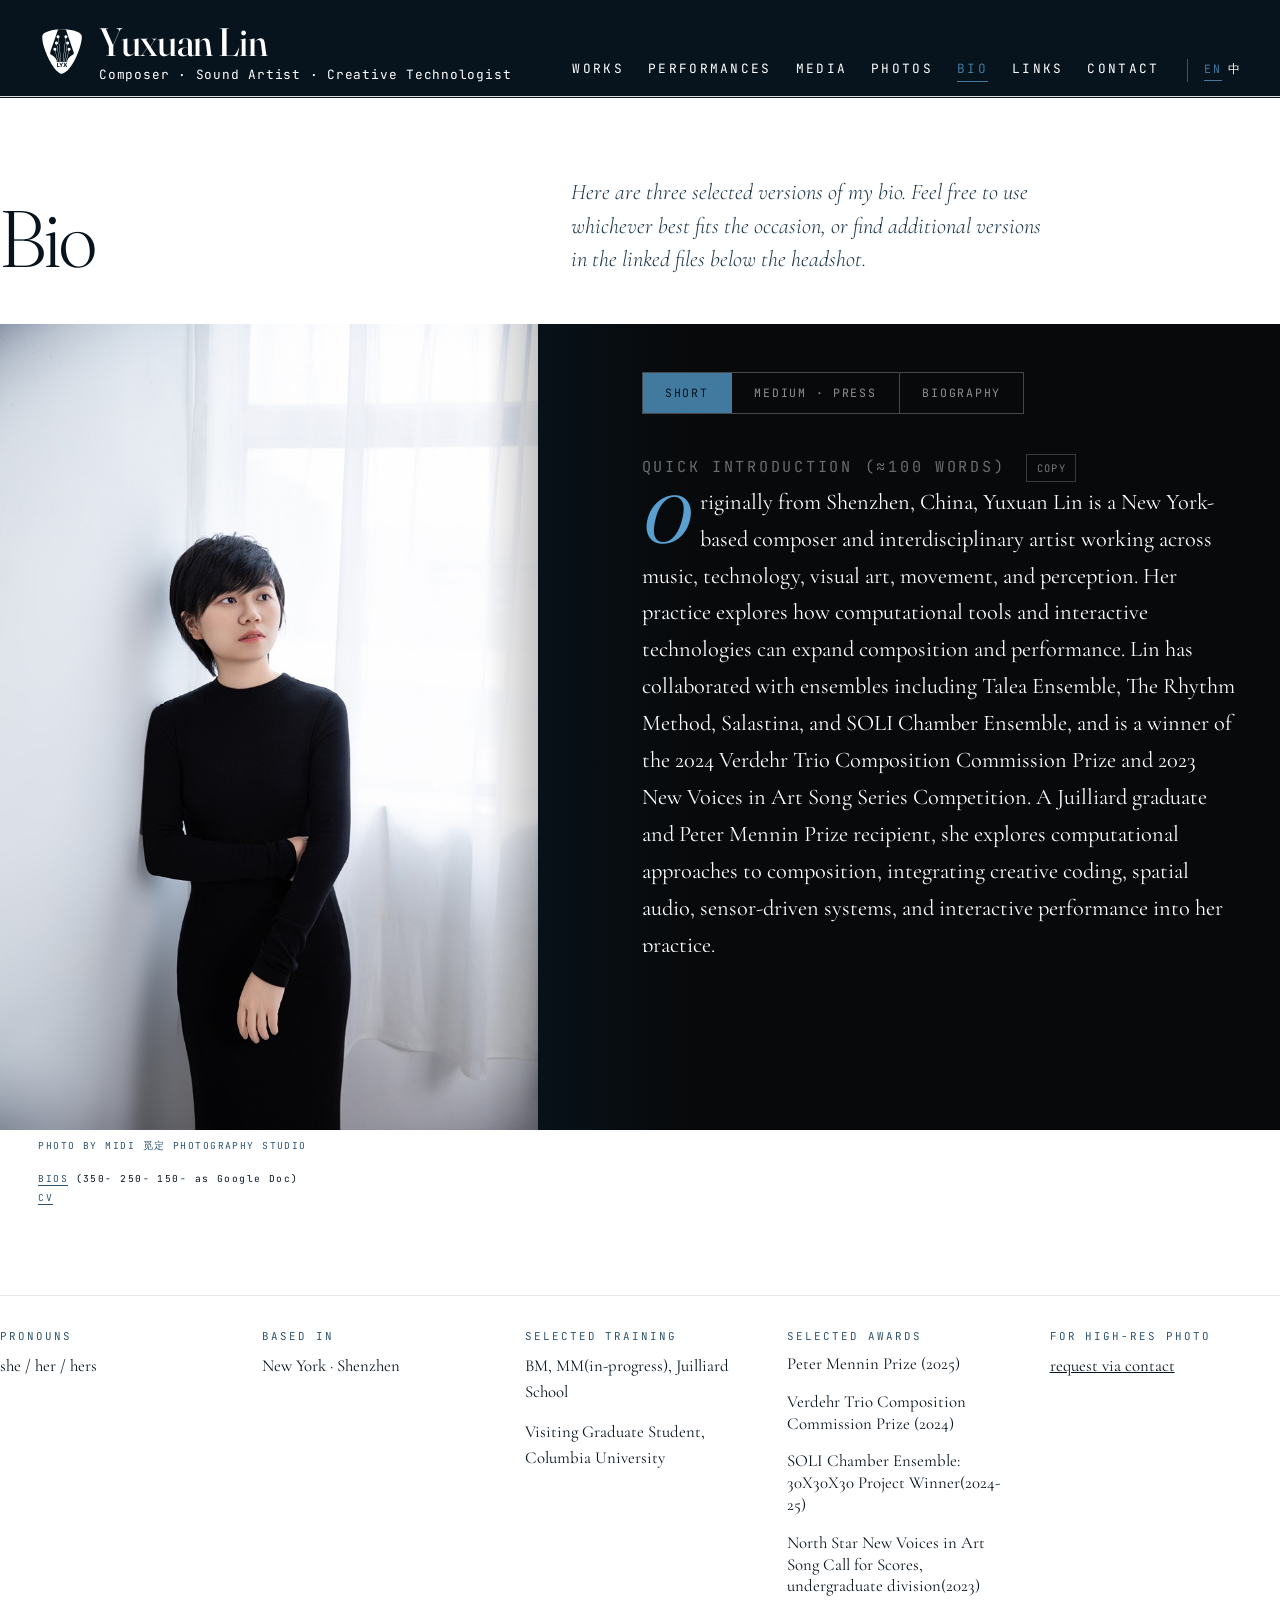
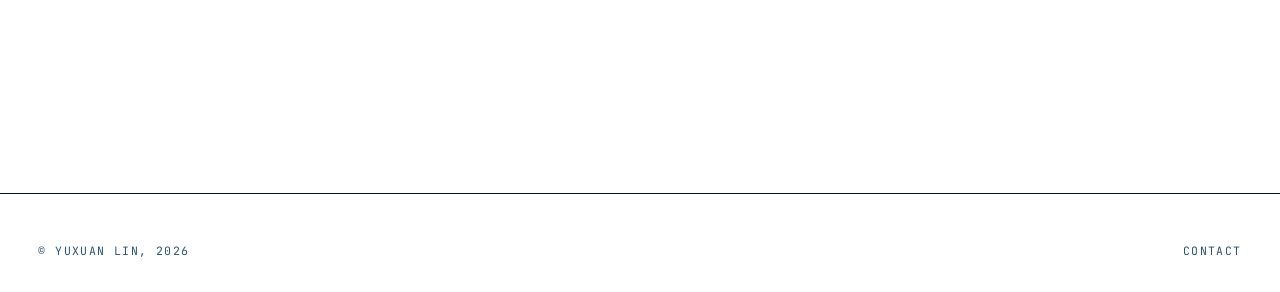
==== commit 0c871974: "Fix case-sensitive image path on bio.html The bio hero photo referenced IMG_0279 copy.jpg (lowercase" ====
--- a/bio.html
+++ b/bio.html
@@ -115,7 +115,7 @@
 
     <!-- PHOTO BACKGROUND LAYER — sits behind everything -->
     <div class="bio-hero-bg">
-      <img src="assets/IMG_0279 copy.jpg" alt="Yuxuan Lin" style="object-position: top center;" />
+      <img src="assets/IMG_0279 copy.JPG" alt="Yuxuan Lin" style="object-position: top center;" />
     </div>
 
     <!-- DARK OVERLAY — sits between photo and text for readability -->
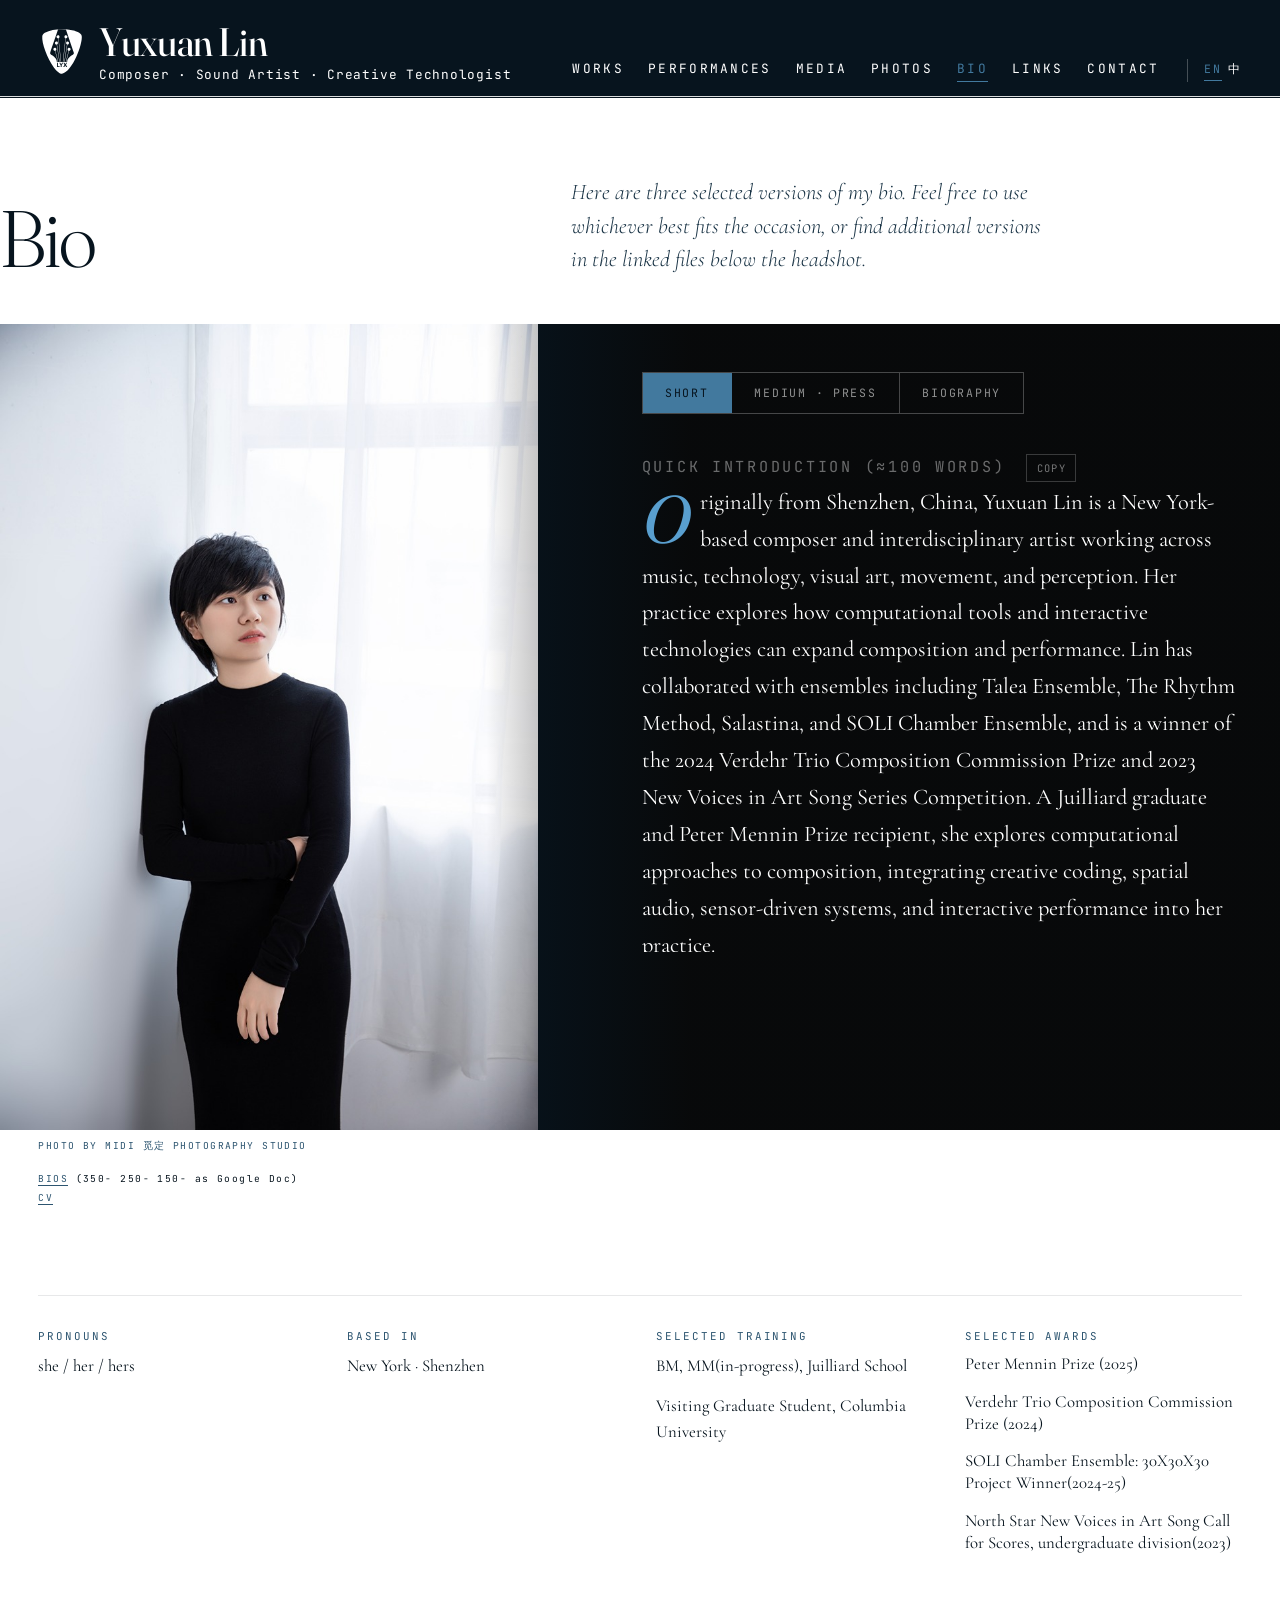
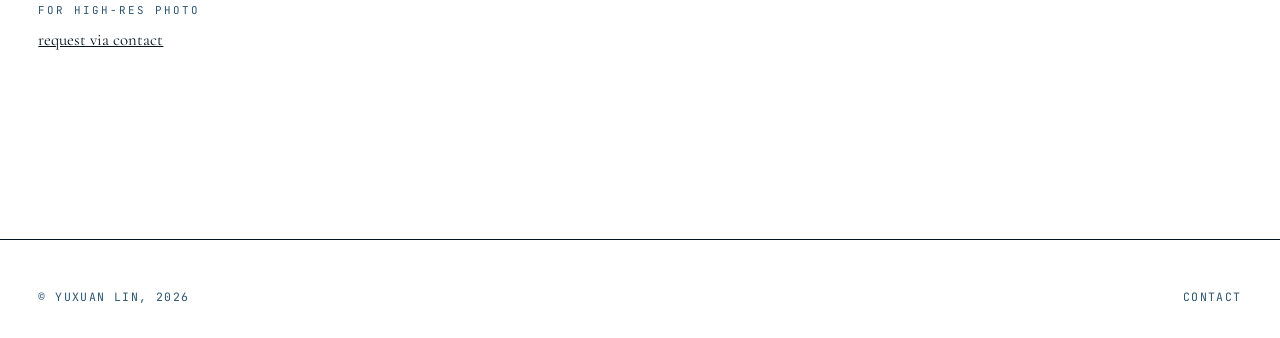
==== commit 2c4c6c7c: "Fix inline padding shorthand zeroing out horizontal wrap margin Many .wrap sections used inline styl" ====
--- a/bio.html
+++ b/bio.html
@@ -228,7 +228,7 @@
        <dt> = label (e.g. "Pronouns")
        <dd> = value (e.g. "she / her")
        ──────────────────────────────────────────────────────── -->
-  <section class="wrap" style="padding: 2rem 0 4rem;">
+  <section class="wrap" style="padding-top: 2rem; padding-bottom: 4rem;">
     <dl class="bio-meta">
       <div>
         <dt data-i18n="bio.meta.pronouns">Pronouns</dt>
--- a/styles.css
+++ b/styles.css
@@ -69,9 +69,9 @@
 
   /* ── Layout ── */
   --max-w:   1320px; /* Maximum width of the content column */
-  --gutter:  clamp(1.25rem, 3vw, 2.5rem);
+  --gutter:  clamp(1.75rem, 3vw, 2.5rem);
   /* clamp(min, preferred, max) means:
-     never less than 1.25rem (20px), scale with 3% of viewport width,
+     never less than 1.75rem (28px), scale with 3% of viewport width,
      never more than 2.5rem (40px) */
 }
 
@@ -105,7 +105,7 @@
    4. BASE BODY STYLES
 ───────────────────────────────────────────────────────────── */
 /* smooth-scroll: anchor links (#section) glide instead of jumping */
-html { scroll-behavior: smooth; }
+html { scroll-behavior: smooth; overflow-x: hidden; }
 
 body {
   background: var(--paper);
@@ -150,6 +150,12 @@
   max-width: var(--max-w);
   margin: 0 auto;           /* Center horizontally */
   padding: 0 var(--gutter); /* Left/right breathing room */
+}
+
+/* Phones: much wider side margin than desktop's --gutter gives,
+   so text doesn't feel edge-to-edge on a small screen */
+@media (max-width: 600px) {
+  .wrap { padding: 0 2.75rem; }
 }
 
 
